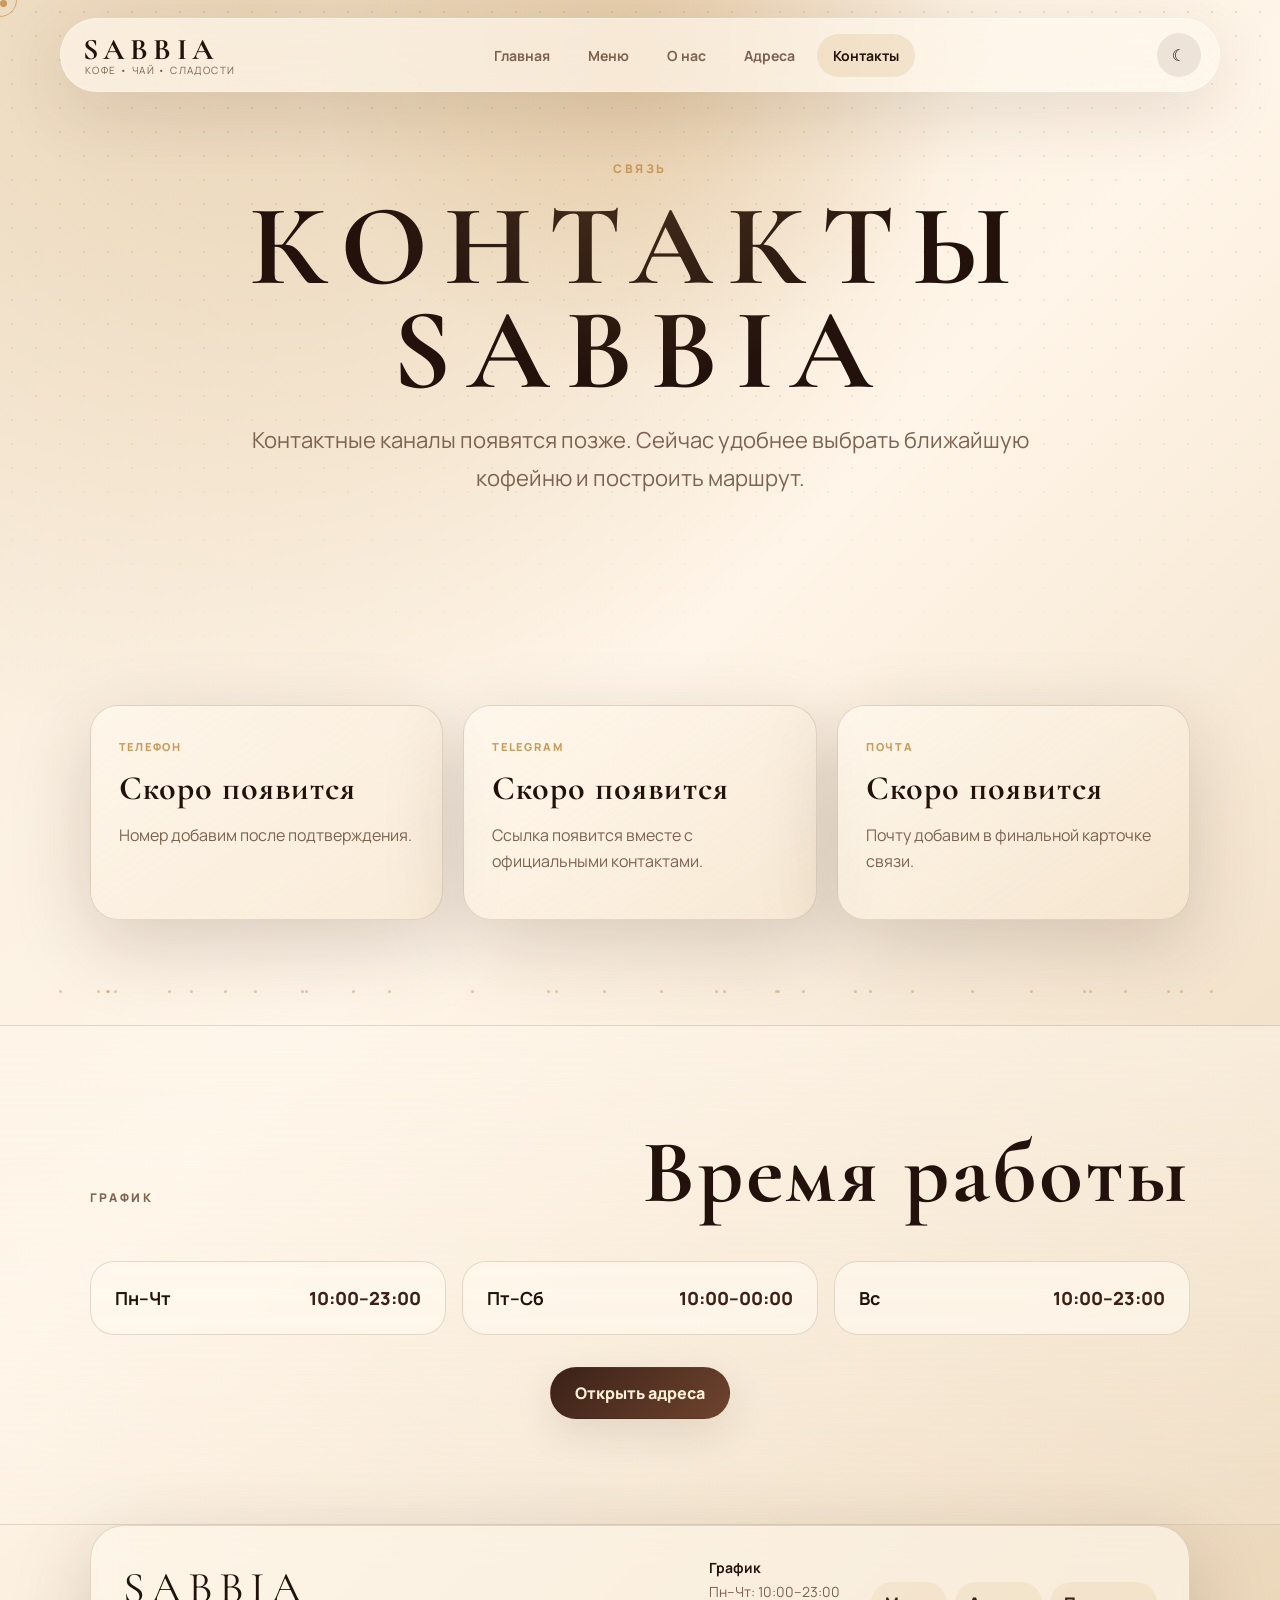
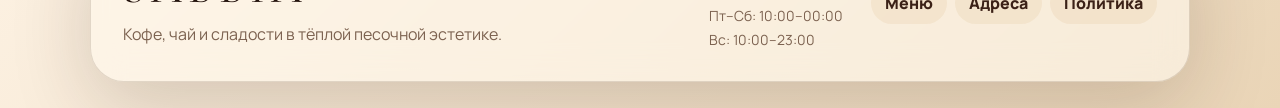
==== contacts.html @ 1bac94e6 "Add files via upload" ====
<!doctype html><html lang="ru"><head><title>Контакты SABBIA</title><meta name="description" content="Контакты и график работы кофеен SABBIA."><meta charset="utf-8">
  <meta name="viewport" content="width=device-width,initial-scale=1">
  <meta name="theme-color" content="#1f130e">
  <link rel="icon" href="assets/favicon.svg" type="image/svg+xml">
  <link rel="preconnect" href="https://fonts.googleapis.com">
  <link rel="preconnect" href="https://fonts.gstatic.com" crossorigin>
  <link href="https://fonts.googleapis.com/css2?family=Cormorant+Garamond:wght@500;600;700&family=Manrope:wght@400;500;600;700;800&display=swap" rel="stylesheet">
  <link rel="stylesheet" href="assets/style.css"></head>
<body data-page="contacts">
<div class="loader" aria-hidden="true"><div class="loader-mark">SABBIA</div><div class="loader-bar"><span></span></div></div>
<div class="sand-layer" aria-hidden="true"></div>
<div class="cursor-dot" aria-hidden="true"></div><div class="cursor-ring" aria-hidden="true"></div>
<header class="topbar" data-topbar>
  <a class="brand" href="index.html" aria-label="SABBIA на главную"><span class="brand-word">SABBIA</span><small>кофе • чай • сладости</small></a>
  <nav class="nav" data-nav>
    <a href="index.html" data-page="home">Главная</a>
    <a href="menu.html" data-page="menu">Меню</a>
    <a href="about.html" data-page="about">О нас</a>
    <a href="locations.html" data-page="locations">Адреса</a>
    <a href="contacts.html" data-page="contacts">Контакты</a>
  </nav>
  <div class="top-actions">
    <button class="theme-toggle" type="button" aria-label="Сменить тему">☾</button>
    <button class="burger" type="button" aria-label="Открыть меню"><span></span><span></span></button>
  </div>
</header>
<main>
  <section class="page-hero compact"><p class="eyebrow reveal">связь</p><h1 class="brand-word reveal">Контакты SABBIA</h1><p class="page-lead reveal">Контактные каналы появятся позже. Сейчас удобнее выбрать ближайшую кофейню и построить маршрут.</p></section>
  <section class="section contact-grid">
    <article class="contact-card reveal"><span>телефон</span><h3>Скоро появится</h3><p>Номер добавим после подтверждения.</p></article>
    <article class="contact-card reveal delay-1"><span>telegram</span><h3>Скоро появится</h3><p>Ссылка появится вместе с официальными контактами.</p></article>
    <article class="contact-card reveal delay-2"><span>почта</span><h3>Скоро появится</h3><p>Почту добавим в финальной карточке связи.</p></article>
  </section>
  <section class="section soft schedule-section"><div class="section-head reveal"><p class="eyebrow">график</p><h2>Время работы</h2></div><div class="schedule reveal"><div><b>Пн–Чт</b><span>10:00–23:00</span></div><div><b>Пт–Сб</b><span>10:00–00:00</span></div><div><b>Вс</b><span>10:00–23:00</span></div></div><div class="center reveal"><a class="btn primary" href="locations.html">Открыть адреса</a></div></section>
</main>
<footer class="footer reveal">
  <div>
    <a class="footer-brand brand-word" href="index.html">SABBIA</a>
    <p>Кофе, чай и сладости в тёплой песочной эстетике.</p>
  </div>
  <div class="footer-time"><b>График</b><span>Пн–Чт: 10:00–23:00</span><span>Пт–Сб: 10:00–00:00</span><span>Вс: 10:00–23:00</span></div>
  <div class="footer-links"><a href="menu.html">Меню</a><a href="locations.html">Адреса</a><a href="policy.html">Политика</a></div>
</footer>
<div class="lightbox" data-lightbox><button aria-label="Закрыть">×</button><img alt=""></div>
<script src="assets/script.js"></script>
</body></html>
---- assets/style.css ----
:root{
  --bg:#f6ead8; --bg2:#ead5b7; --paper:#fff8ed; --paper2:#f4e3ca;
  --ink:#23120c; --muted:#7c6250; --line:rgba(72,41,25,.15);
  --brown:#3b2117; --brown2:#6f442f; --gold:#c99a5a; --gold2:#e7c285;
  --shadow:0 24px 80px rgba(49,29,16,.18); --radius:28px;
  --brand:'Cormorant Garamond', Georgia, serif; --body:'Manrope',system-ui,-apple-system,Segoe UI,sans-serif;
}
[data-theme="dark"]{--bg:#120b08;--bg2:#25150f;--paper:#1d110d;--paper2:#28170f;--ink:#fff1dd;--muted:#c2a990;--line:rgba(255,231,203,.14);--brown:#f1d5ae;--brown2:#d2a46b;--gold:#e0b36e;--gold2:#fff0bf;--shadow:0 24px 90px rgba(0,0,0,.45)}
*{box-sizing:border-box}html{scroll-behavior:smooth}body{margin:0;font-family:var(--body);background:radial-gradient(circle at 20% 0%,var(--bg2),transparent 38%),linear-gradient(135deg,var(--bg),#fff5e8 45%,var(--bg2));color:var(--ink);overflow-x:hidden;transition:background .45s,color .45s}body:before{content:"";position:fixed;inset:0;pointer-events:none;z-index:-1;background-image:radial-gradient(rgba(87,50,29,.13) 1px, transparent 1px);background-size:24px 24px;mask-image:linear-gradient(#000,transparent 84%)}a{color:inherit;text-decoration:none}img{max-width:100%;display:block}button{font:inherit;color:inherit}.brand-word{font-family:var(--brand);letter-spacing:.14em;text-transform:uppercase}.loader{position:fixed;inset:0;z-index:9999;display:grid;place-items:center;background:var(--ink);color:var(--paper);transition:opacity .75s ease,visibility .75s}.loaded .loader{opacity:0;visibility:hidden}.loader-mark{font-family:var(--brand);font-size:clamp(44px,9vw,96px);letter-spacing:.18em}.loader-bar{position:absolute;bottom:22%;width:min(320px,70vw);height:2px;background:rgba(255,255,255,.18);overflow:hidden}.loader-bar span{display:block;height:100%;width:45%;background:linear-gradient(90deg,transparent,var(--gold2),transparent);animation:loadline 1.25s infinite}@keyframes loadline{from{transform:translateX(-110%)}to{transform:translateX(260%)}}
.cursor-dot,.cursor-ring{position:fixed;top:0;left:0;pointer-events:none;z-index:9998;border-radius:50%;display:none}.cursor-dot{width:7px;height:7px;background:var(--gold)}.cursor-ring{width:34px;height:34px;border:1px solid rgba(201,154,90,.75);transition:width .2s,height .2s,opacity .2s}.cursor-ring.hover{width:52px;height:52px;opacity:.45}@media(pointer:fine){.cursor-dot,.cursor-ring{display:block}}
.topbar{position:fixed;top:18px;left:50%;transform:translateX(-50%);width:min(1160px,calc(100% - 28px));height:74px;z-index:1000;display:flex;align-items:center;justify-content:space-between;padding:0 18px 0 22px;border:1px solid rgba(255,255,255,.35);background:rgba(255,248,237,.66);backdrop-filter:blur(22px);box-shadow:0 20px 70px rgba(54,32,20,.12);border-radius:999px;transition:.35s ease}.topbar.scrolled{height:62px;background:rgba(255,248,237,.82);box-shadow:0 16px 54px rgba(54,32,20,.16)}[data-theme="dark"] .topbar{background:rgba(24,14,10,.72);border-color:rgba(255,226,184,.18)}.brand{display:flex;flex-direction:column;line-height:1}.brand span{font-size:30px;font-family:var(--brand);letter-spacing:.18em;font-weight:700}.brand small{font-size:10px;letter-spacing:.14em;text-transform:uppercase;color:var(--muted);margin-left:2px}.nav{display:flex;gap:6px;align-items:center}.nav a{padding:12px 16px;border-radius:999px;color:var(--muted);font-size:14px;font-weight:700;transition:.25s}.nav a:hover,.nav a.active{background:rgba(201,154,90,.18);color:var(--ink)}.top-actions{display:flex;align-items:center;gap:8px}.theme-toggle,.burger{border:0;border-radius:999px;background:rgba(59,33,23,.09);width:44px;height:44px;display:grid;place-items:center;cursor:pointer;transition:.25s}.theme-toggle:hover,.burger:hover{transform:translateY(-2px);background:rgba(201,154,90,.24)}.burger{display:none;position:relative}.burger span{width:18px;height:2px;background:currentColor;display:block;position:absolute;transition:.25s}.burger span:first-child{transform:translateY(-5px)}.burger span:last-child{transform:translateY(5px)}.burger.open span:first-child{transform:rotate(45deg)}.burger.open span:last-child{transform:rotate(-45deg)}
.hero{position:relative;min-height:100vh;padding:150px min(7vw,96px) 72px;display:grid;grid-template-columns:1.03fr .82fr;align-items:center;gap:54px;overflow:hidden}.hero-bg,.hero-overlay{position:absolute;inset:0;z-index:-2}.hero-bg img{width:100%;height:100%;object-fit:cover;filter:saturate(.8) contrast(1.03);transform:scale(1.08);animation:kenburns 18s ease-in-out infinite alternate}.hero-overlay{z-index:-1;background:linear-gradient(90deg,rgba(35,18,12,.78),rgba(35,18,12,.35),rgba(246,234,216,.2)),radial-gradient(circle at 75% 45%,rgba(245,211,160,.45),transparent 38%)}@keyframes kenburns{to{transform:scale(1.18) translate3d(-2%,1%,0)}}.hero-content{max-width:760px;color:#fff1dd}.eyebrow{text-transform:uppercase;letter-spacing:.22em;font-size:12px;font-weight:800;color:var(--gold);margin:0 0 18px}.hero-title{font-size:clamp(72px,13vw,186px);line-height:.82;margin:0 0 24px;text-shadow:0 22px 70px rgba(0,0,0,.3)}.hero-lead,.page-lead,.lead{font-size:clamp(17px,2vw,22px);line-height:1.72;color:rgba(255,241,221,.87);margin:0 0 32px}.actions{display:flex;gap:14px;flex-wrap:wrap}.btn{position:relative;overflow:hidden;display:inline-flex;align-items:center;justify-content:center;min-height:52px;padding:0 24px;border:1px solid var(--line);border-radius:999px;background:rgba(255,248,237,.72);color:var(--ink);font-weight:800;box-shadow:0 14px 40px rgba(58,33,20,.11);transition:transform .25s,box-shadow .25s,background .25s}.btn:hover{transform:translateY(-3px);box-shadow:0 24px 70px rgba(58,33,20,.18)}.btn:active{transform:translateY(0) scale(.98)}.btn.primary{background:linear-gradient(135deg,var(--brown),var(--brown2));color:#fff0d7;border-color:transparent}.btn.ghost{background:rgba(255,248,237,.18);color:#fff1dd;border-color:rgba(255,241,221,.35);backdrop-filter:blur(10px)}.ripple{position:absolute;border-radius:50%;transform:scale(0);animation:ripple .55s ease-out;background:rgba(255,255,255,.45);pointer-events:none}@keyframes ripple{to{transform:scale(6);opacity:0}}
.hero-cup{position:relative;align-self:end}.hero-cup img{width:min(440px,80vw);height:620px;object-fit:cover;border-radius:42px;box-shadow:0 34px 110px rgba(0,0,0,.35);transform:rotate(1.5deg)}.steam{position:absolute;left:44%;top:-18px;width:28px;height:120px;border-radius:50%;border-left:2px solid rgba(255,241,221,.45);filter:blur(.4px);animation:steam 3.2s infinite ease-in-out;z-index:3}.steam.s2{left:54%;animation-delay:.8s;height:98px}.steam.s3{left:38%;animation-delay:1.4s;height:82px}@keyframes steam{0%{opacity:0;transform:translateY(50px) scale(.7) rotate(4deg)}35%{opacity:.9}100%{opacity:0;transform:translateY(-60px) scale(1.3) rotate(-10deg)}}.scroll-hint{position:absolute;bottom:32px;left:50%;transform:translateX(-50%);color:#fff1dd;text-transform:uppercase;letter-spacing:.25em;font-size:11px;opacity:.7}.scroll-hint:after{content:"";display:block;width:1px;height:42px;margin:12px auto 0;background:linear-gradient(transparent,#fff1dd,transparent);animation:scrollhint 1.7s infinite}@keyframes scrollhint{50%{transform:translateY(9px)}}
.section{padding:105px min(7vw,96px);position:relative}.section.soft{background:linear-gradient(180deg,rgba(255,248,237,.45),rgba(255,248,237,.18));border-block:1px solid var(--line)}.section-head{display:flex;align-items:end;justify-content:space-between;gap:28px;margin-bottom:34px}.section-head h2,.copy-block h2,.intro-card h2,.locations-strip h2,.prose h2{font-family:var(--brand);font-size:clamp(44px,7vw,92px);line-height:.94;margin:0 0 12px;letter-spacing:.03em}.section-head p,.copy-block p,.intro-card p,.locations-strip p,.prose p{color:var(--muted);line-height:1.8;max-width:760px}.intro-grid{display:grid;grid-template-columns:repeat(3,1fr);gap:20px}.intro-card,.menu-card,.contact-card,.place-card,.prose{padding:28px;border:1px solid var(--line);border-radius:var(--radius);background:linear-gradient(145deg,rgba(255,248,237,.72),rgba(244,227,202,.52));box-shadow:var(--shadow);transition:.35s}.intro-card:hover,.menu-card:hover,.contact-card:hover,.place-card:hover{transform:translateY(-8px);border-color:rgba(201,154,90,.5)}.intro-card span,.menu-card span,.contact-card span{font-weight:900;color:var(--gold);letter-spacing:.16em;text-transform:uppercase;font-size:11px}.intro-card h2{font-size:36px}.split{display:grid;grid-template-columns:.9fr 1fr;gap:min(7vw,82px);align-items:center}.photo-frame{position:relative;border-radius:38px;overflow:hidden;box-shadow:var(--shadow);min-height:520px;background:var(--paper2)}.photo-frame img{width:100%;height:100%;min-height:520px;object-fit:cover;transition:transform .7s}.photo-frame:hover img{transform:scale(1.05)}.photo-frame:after{content:"";position:absolute;inset:16px;border:1px solid rgba(255,248,237,.4);border-radius:28px;pointer-events:none}.copy-block p{font-size:18px}.cards{display:grid;grid-template-columns:repeat(3,1fr);gap:20px}.menu-card h3,.contact-card h3{font-family:var(--brand);font-size:34px;line-height:1;margin:16px 0 10px;letter-spacing:.03em}.menu-card p,.contact-card p{color:var(--muted);line-height:1.65}.menu-card b{font-size:22px;color:var(--brown)}.center{text-align:center;margin-top:32px}.gallery-grid{display:grid;grid-template-columns:1fr 1fr 1fr;grid-auto-rows:290px;gap:20px}.gallery-item{border:0;padding:0;border-radius:32px;overflow:hidden;background:var(--paper2);box-shadow:var(--shadow);cursor:pointer;position:relative}.gallery-item img{width:100%;height:100%;object-fit:cover;transition:transform .65s,filter .65s}.gallery-item:hover img{transform:scale(1.08);filter:saturate(1.05) contrast(1.05)}.gallery-item.tall{grid-row:span 2}.locations-strip{display:flex;align-items:center;justify-content:space-between;gap:24px;margin:min(7vw,96px);border-radius:42px;background:linear-gradient(135deg,var(--brown),#120905);color:#fff1dd;box-shadow:var(--shadow)}.locations-strip p{color:rgba(255,241,221,.75)}
.page-hero{min-height:52vh;padding:160px min(7vw,96px) 70px;display:grid;place-items:center;text-align:center;position:relative;overflow:hidden}.page-hero:before{content:"";position:absolute;inset:0;background:radial-gradient(circle at 50% 10%,rgba(201,154,90,.32),transparent 38%);pointer-events:none}.page-hero h1{font-size:clamp(54px,9vw,128px);line-height:.9;margin:0 0 20px}.page-hero .page-lead{color:var(--muted);max-width:820px}.about-hero{background:linear-gradient(rgba(35,18,12,.55),rgba(35,18,12,.45)),url('images/turkish-coffee.jpg') center/cover;color:#fff1dd}.about-hero .page-lead{color:rgba(255,241,221,.88)}
.filters{display:flex;gap:10px;flex-wrap:wrap;margin-bottom:28px;position:sticky;top:102px;z-index:20;padding:10px;border-radius:999px;background:rgba(255,248,237,.66);backdrop-filter:blur(18px);border:1px solid var(--line)}.filters button{border:0;border-radius:999px;padding:12px 18px;background:transparent;color:var(--muted);font-weight:900;cursor:pointer;transition:.25s}.filters button:hover,.filters button.active{background:linear-gradient(135deg,var(--brown),var(--brown2));color:#fff0d7}.menu-list{display:grid;grid-template-columns:repeat(3,1fr);gap:16px}.menu-list-card{display:flex;align-items:flex-start;justify-content:space-between;gap:18px;padding:22px;border:1px solid var(--line);border-radius:24px;background:rgba(255,248,237,.64);box-shadow:0 15px 48px rgba(58,33,20,.09);transition:.3s}.menu-list-card:hover{transform:translateY(-5px);border-color:rgba(201,154,90,.55)}.menu-list-card.hide{display:none}.menu-list-card span{color:var(--gold);font-size:10px;font-weight:900;letter-spacing:.16em;text-transform:uppercase}.menu-list-card h3{font-size:19px;margin:6px 0 8px}.menu-list-card p{margin:0;color:var(--muted);font-size:14px}.menu-list-card b{white-space:nowrap;color:var(--brown);font-size:18px}.menu-gallery{grid-template-columns:1fr 1fr;grid-auto-rows:auto}.menu-gallery .gallery-item img{height:auto;object-fit:contain;background:#fff}
.locations-layout{display:grid;grid-template-columns:.92fr 1.08fr;gap:26px;align-items:start}.places{display:grid;gap:16px}.place-card{display:grid;grid-template-columns:auto 1fr;gap:18px;position:relative;cursor:pointer}.place-card.active{outline:2px solid rgba(201,154,90,.55);background:linear-gradient(145deg,rgba(255,248,237,.92),rgba(231,194,133,.22))}.place-num{font-family:var(--brand);font-size:42px;color:var(--gold);line-height:1}.place-card h3{font-family:var(--brand);font-size:34px;line-height:1.05;margin:0 0 10px}.place-card p{margin:0 0 14px;color:var(--muted)}.click-badge{display:inline-flex;align-items:center;width:max-content;border:1px solid rgba(201,154,90,.38);border-radius:999px;padding:7px 11px;background:rgba(201,154,90,.13);font-size:11px;font-weight:900;letter-spacing:.12em;text-transform:uppercase;color:var(--brown)}.route-link{position:absolute;right:20px;bottom:20px;font-size:13px;font-weight:900;color:var(--brown)}.map-panel{position:sticky;top:112px;padding:16px;border-radius:34px;background:rgba(255,248,237,.68);border:1px solid var(--line);box-shadow:var(--shadow)}.map-top{display:flex;align-items:center;justify-content:space-between;gap:10px;margin-bottom:12px}.map-panel iframe{width:100%;height:590px;border:0;border-radius:24px;background:var(--paper2)}.map-note{font-size:13px;color:var(--muted);padding:12px 4px 2px}.contact-grid{display:grid;grid-template-columns:repeat(3,1fr);gap:20px}.schedule{display:grid;grid-template-columns:repeat(3,1fr);gap:16px}.schedule div{padding:24px;border-radius:24px;background:rgba(255,248,237,.72);border:1px solid var(--line);display:flex;justify-content:space-between;gap:20px;font-size:18px}.schedule span{color:var(--brown);font-weight:900}.prose{max-width:900px;margin:auto}.error-hero{grid-template-columns:1fr;min-height:78vh;background:linear-gradient(135deg,var(--brown),#100805)}
.footer{margin:0 min(7vw,96px) 26px;padding:32px;border-radius:34px;border:1px solid var(--line);background:rgba(255,248,237,.6);backdrop-filter:blur(16px);display:grid;grid-template-columns:1fr auto auto;gap:28px;align-items:center;box-shadow:var(--shadow)}.footer-brand{font-size:44px}.footer p{margin:8px 0 0;color:var(--muted)}.footer-time{display:grid;gap:5px;color:var(--muted);font-size:14px}.footer-time b{color:var(--ink)}.footer-links{display:flex;gap:8px;flex-wrap:wrap}.footer-links a{padding:10px 14px;border-radius:999px;background:rgba(201,154,90,.12);font-weight:800;color:var(--brown)}.lightbox{position:fixed;inset:0;z-index:5000;background:rgba(15,8,5,.82);display:grid;place-items:center;padding:28px;opacity:0;visibility:hidden;transition:.3s}.lightbox.open{opacity:1;visibility:visible}.lightbox img{max-width:min(1100px,92vw);max-height:86vh;border-radius:26px;box-shadow:0 25px 100px rgba(0,0,0,.45);object-fit:contain}.lightbox button{position:absolute;top:22px;right:22px;width:48px;height:48px;border-radius:999px;border:1px solid rgba(255,255,255,.25);background:rgba(255,255,255,.12);color:white;font-size:28px;cursor:pointer}.reveal{opacity:0;transform:translateY(34px);filter:blur(8px);transition:opacity .8s ease,transform .8s ease,filter .8s ease}.reveal.in-view{opacity:1;transform:none;filter:none}.delay-1{transition-delay:.12s}.delay-2{transition-delay:.24s}.page-leave{opacity:0;transform:translateY(10px);transition:opacity .28s ease,transform .28s ease}.sand-dot{position:fixed;width:3px;height:3px;background:rgba(201,154,90,.5);border-radius:50%;pointer-events:none;z-index:0;animation:floatDot var(--dur) linear infinite;left:var(--x);top:110vh}@keyframes floatDot{to{transform:translate3d(var(--dx),-125vh,0);opacity:0}}@media(max-width:980px){.nav{position:fixed;top:92px;left:14px;right:14px;display:grid;gap:8px;padding:16px;border-radius:28px;background:rgba(255,248,237,.9);backdrop-filter:blur(20px);border:1px solid var(--line);box-shadow:var(--shadow);opacity:0;visibility:hidden;transform:translateY(-10px);transition:.25s}.nav.open{opacity:1;visibility:visible;transform:none}.nav a{padding:14px 16px}.burger{display:grid}.hero{grid-template-columns:1fr;padding:132px 24px 54px}.hero-cup{display:none}.intro-grid,.cards,.contact-grid,.schedule,.locations-layout,.split,.footer{grid-template-columns:1fr}.section,.page-hero{padding-left:24px;padding-right:24px}.section-head{display:block}.gallery-grid{grid-template-columns:1fr;grid-auto-rows:260px}.gallery-item.tall{grid-row:auto}.menu-list{grid-template-columns:1fr}.locations-strip{margin:24px;display:block}.locations-strip .btn{margin-top:20px}.map-panel{position:relative;top:auto}.map-panel iframe{height:420px}.route-link{position:static;margin-top:14px;display:inline-flex}.footer{margin:24px}.filters{top:86px;border-radius:26px}.brand span{font-size:25px}.topbar{height:66px}.hero-title{font-size:78px}}@media(max-width:560px){.topbar{top:10px;width:calc(100% - 20px);padding:0 12px 0 16px}.brand small{display:none}.theme-toggle,.burger{width:40px;height:40px}.hero{padding-top:118px}.hero-lead,.page-lead{font-size:16px}.btn{width:100%;min-height:54px}.actions{width:100%}.section{padding-top:72px;padding-bottom:72px}.page-hero{min-height:46vh;padding-top:128px}.page-hero h1{font-size:48px}.section-head h2,.copy-block h2{font-size:44px}.intro-card,.menu-card,.contact-card,.place-card{padding:22px}.schedule div{display:block}.schedule span{display:block;margin-top:8px}.menu-list-card{display:block}.menu-list-card b{display:block;margin-top:14px}.footer-brand{font-size:34px}.hero-content{color:#fff1dd}}@media(prefers-reduced-motion:reduce){*,*:before,*:after{animation:none!important;transition:none!important;scroll-behavior:auto!important}.reveal{opacity:1;transform:none;filter:none}}
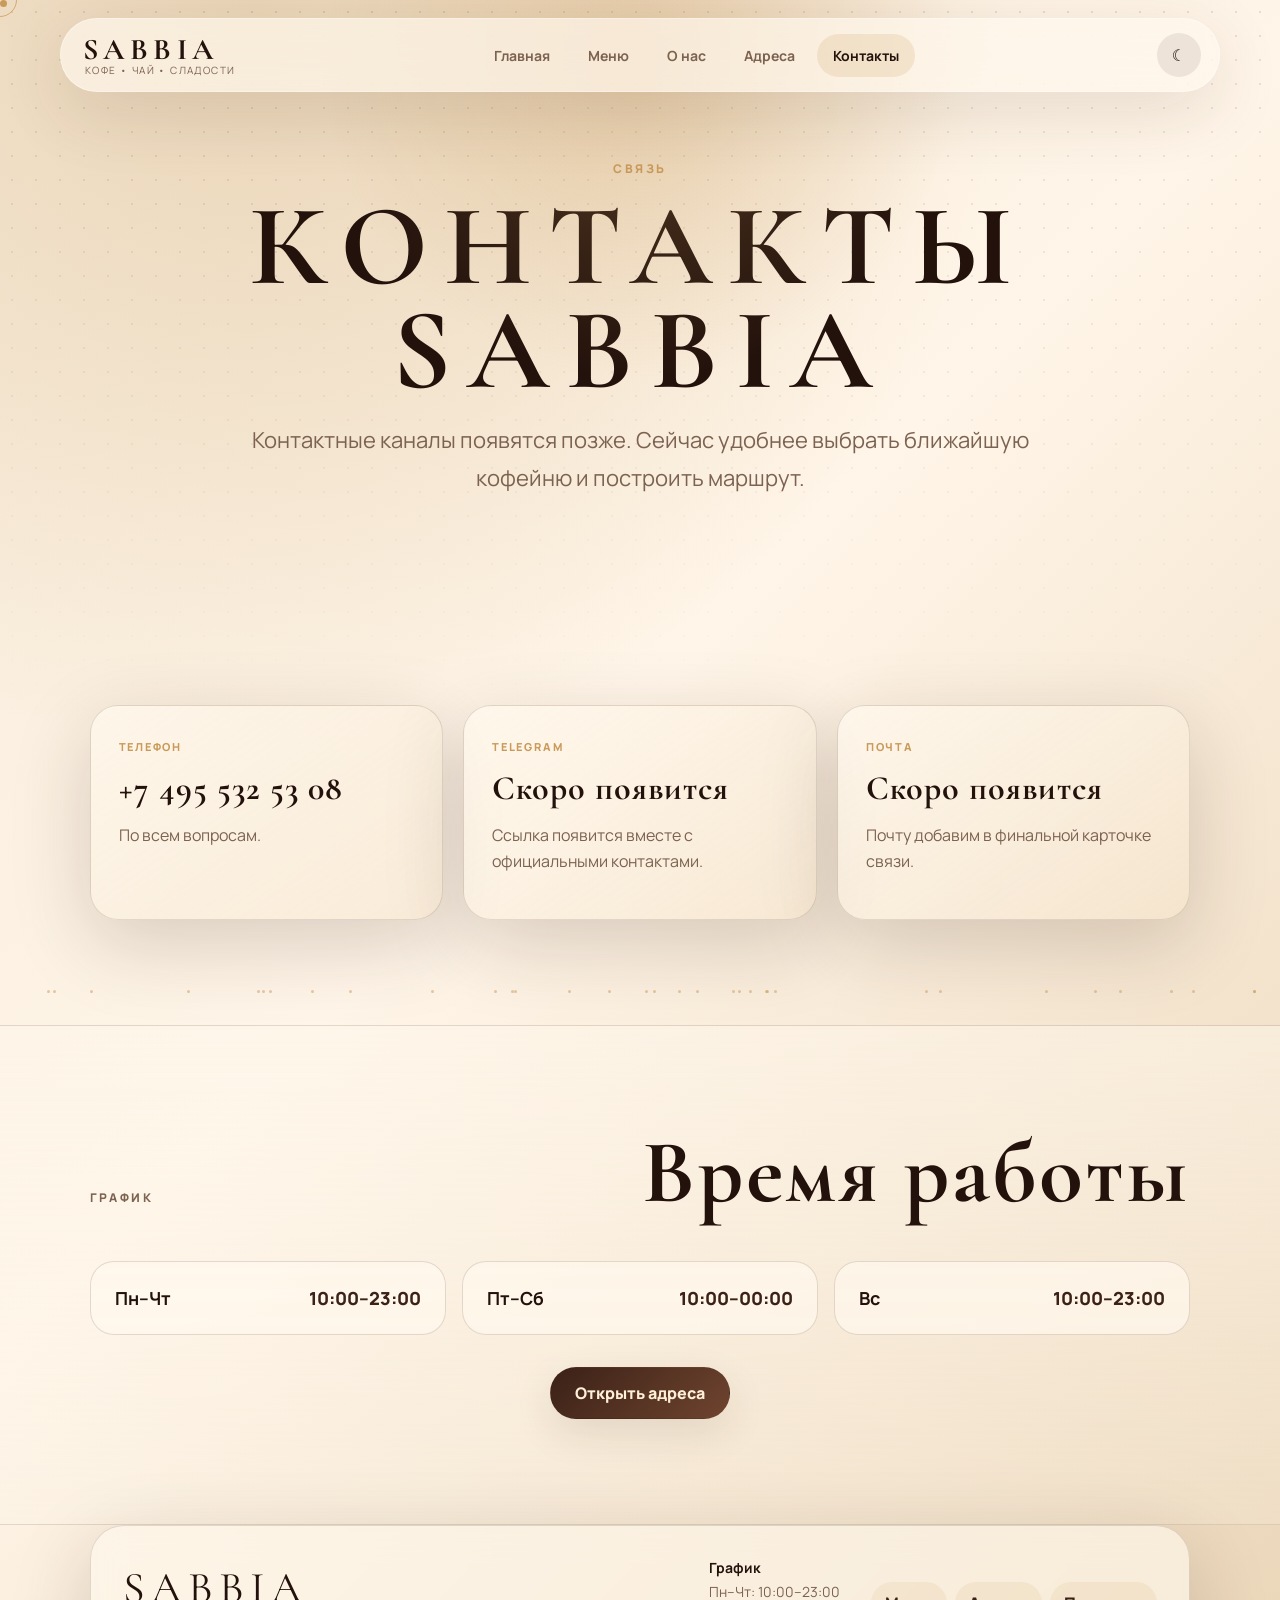
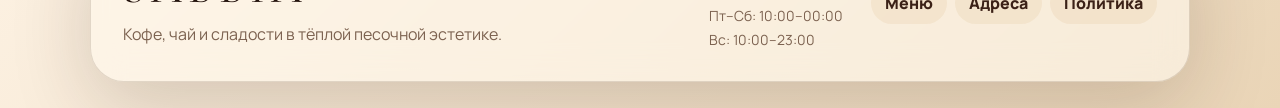
==== commit 26b09bb1: "Update contacts.html" ====
--- a/contacts.html
+++ b/contacts.html
@@ -27,7 +27,7 @@
 <main>
   <section class="page-hero compact"><p class="eyebrow reveal">связь</p><h1 class="brand-word reveal">Контакты SABBIA</h1><p class="page-lead reveal">Контактные каналы появятся позже. Сейчас удобнее выбрать ближайшую кофейню и построить маршрут.</p></section>
   <section class="section contact-grid">
-    <article class="contact-card reveal"><span>телефон</span><h3>Скоро появится</h3><p>Номер добавим после подтверждения.</p></article>
+    <article class="contact-card reveal"><span>телефон</span><h3>+7 495 532 53 08</h3><p>По всем вопросам.</p></article>
     <article class="contact-card reveal delay-1"><span>telegram</span><h3>Скоро появится</h3><p>Ссылка появится вместе с официальными контактами.</p></article>
     <article class="contact-card reveal delay-2"><span>почта</span><h3>Скоро появится</h3><p>Почту добавим в финальной карточке связи.</p></article>
   </section>
@@ -43,4 +43,4 @@
 </footer>
 <div class="lightbox" data-lightbox><button aria-label="Закрыть">×</button><img alt=""></div>
 <script src="assets/script.js"></script>
-</body></html>+</body></html>
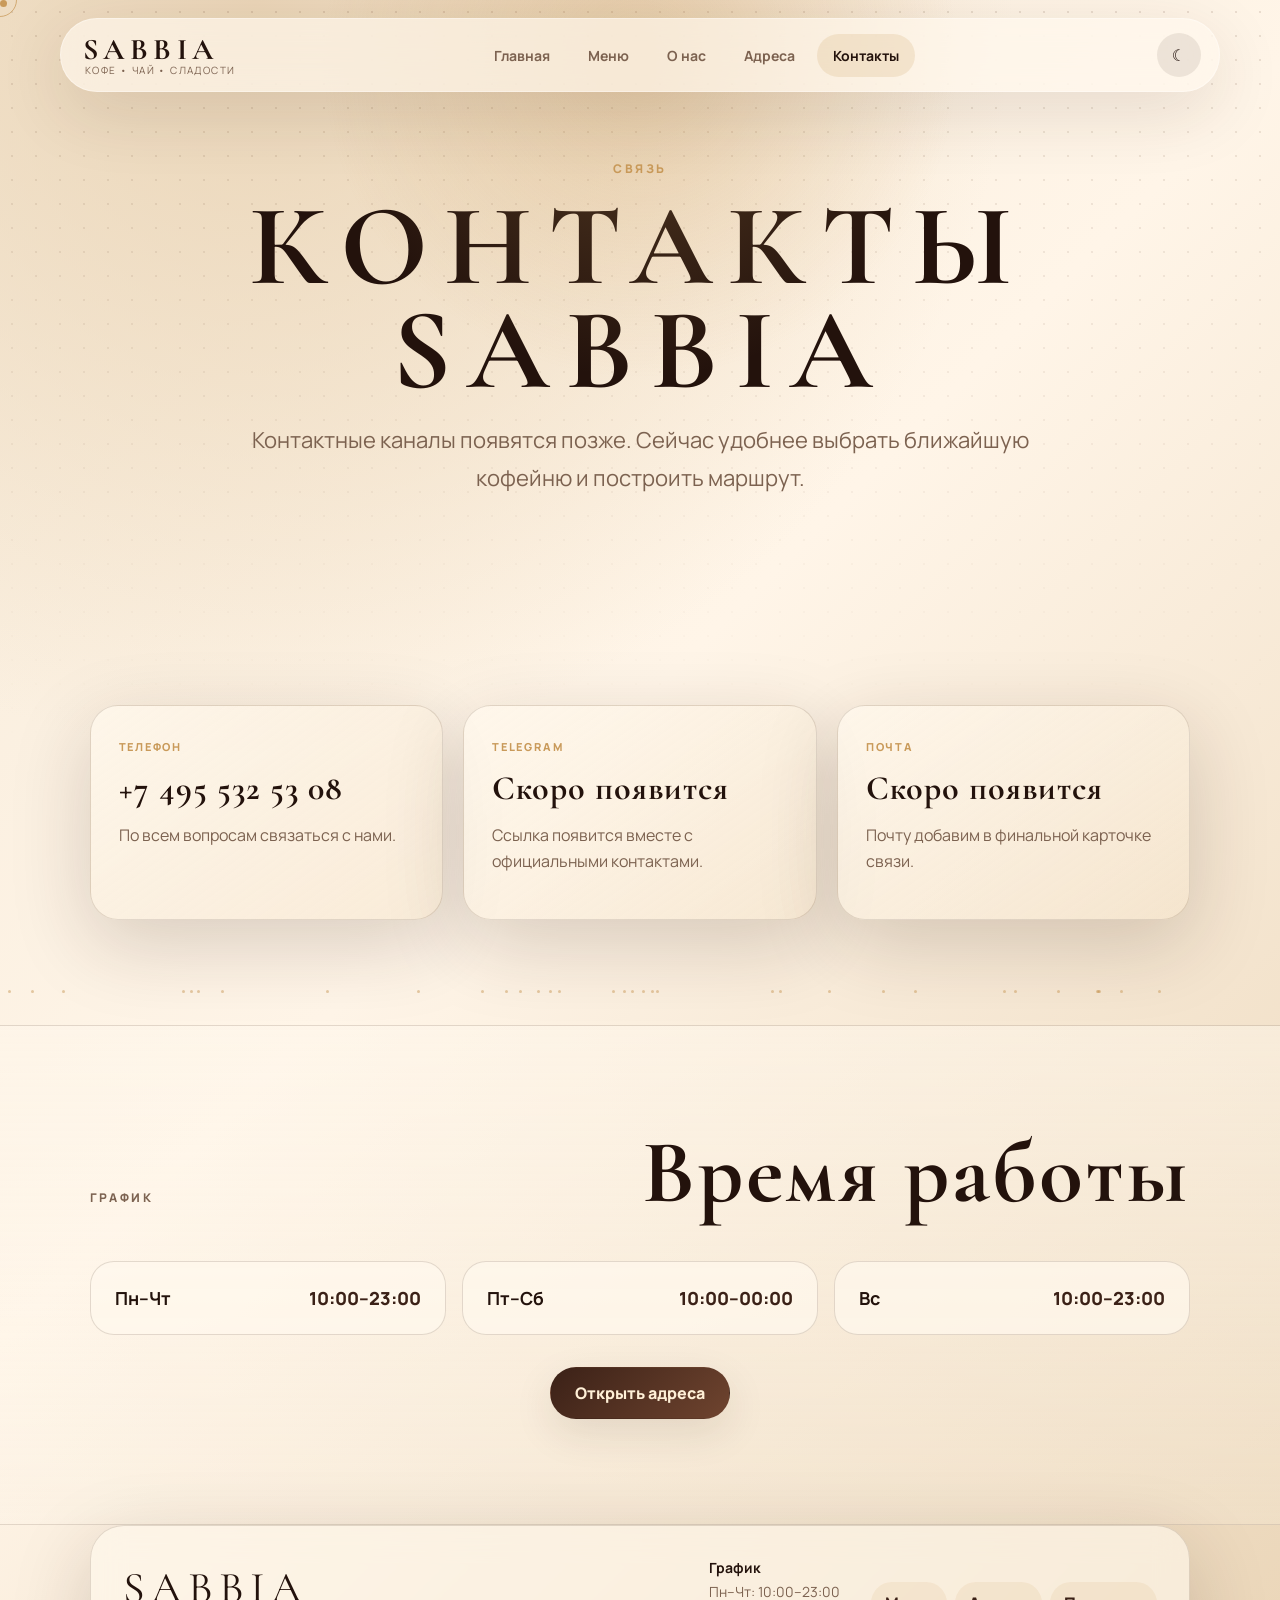
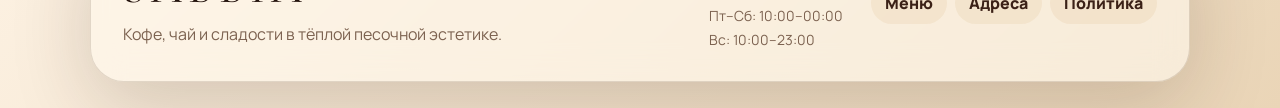
==== commit 23413687: "Update contacts.html" ====
--- a/contacts.html
+++ b/contacts.html
@@ -27,7 +27,7 @@
 <main>
   <section class="page-hero compact"><p class="eyebrow reveal">связь</p><h1 class="brand-word reveal">Контакты SABBIA</h1><p class="page-lead reveal">Контактные каналы появятся позже. Сейчас удобнее выбрать ближайшую кофейню и построить маршрут.</p></section>
   <section class="section contact-grid">
-    <article class="contact-card reveal"><span>телефон</span><h3>+7 495 532 53 08</h3><p>По всем вопросам.</p></article>
+    <article class="contact-card reveal"><span>телефон</span><h3>+7 495 532 53 08</h3><p>По всем вопросам связаться с нами.</p></article>
     <article class="contact-card reveal delay-1"><span>telegram</span><h3>Скоро появится</h3><p>Ссылка появится вместе с официальными контактами.</p></article>
     <article class="contact-card reveal delay-2"><span>почта</span><h3>Скоро появится</h3><p>Почту добавим в финальной карточке связи.</p></article>
   </section>
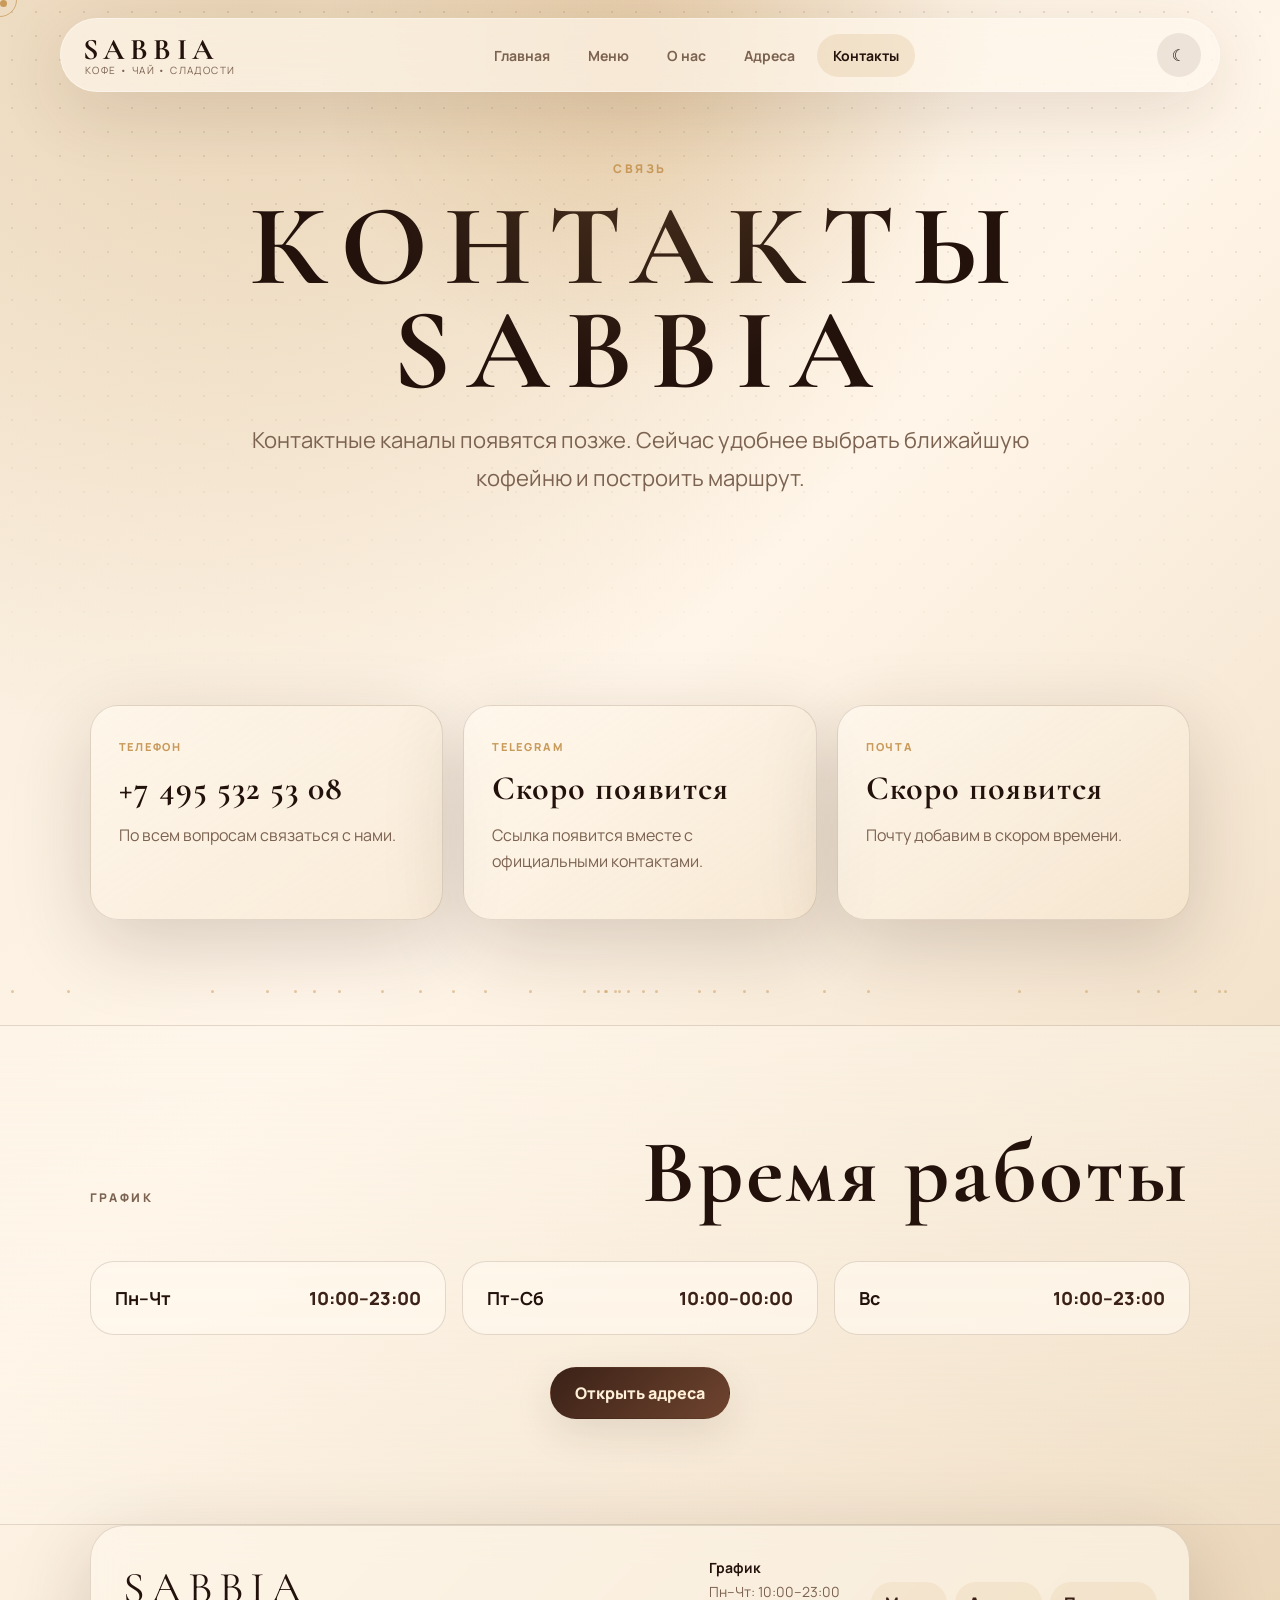
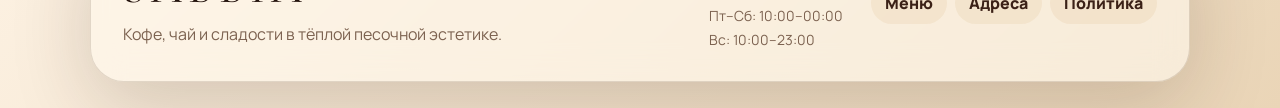
==== commit c263ec30: "Update contacts.html" ====
--- a/contacts.html
+++ b/contacts.html
@@ -29,7 +29,7 @@
   <section class="section contact-grid">
     <article class="contact-card reveal"><span>телефон</span><h3>+7 495 532 53 08</h3><p>По всем вопросам связаться с нами.</p></article>
     <article class="contact-card reveal delay-1"><span>telegram</span><h3>Скоро появится</h3><p>Ссылка появится вместе с официальными контактами.</p></article>
-    <article class="contact-card reveal delay-2"><span>почта</span><h3>Скоро появится</h3><p>Почту добавим в финальной карточке связи.</p></article>
+    <article class="contact-card reveal delay-2"><span>почта</span><h3>Скоро появится</h3><p>Почту добавим в скором времени.</p></article>
   </section>
   <section class="section soft schedule-section"><div class="section-head reveal"><p class="eyebrow">график</p><h2>Время работы</h2></div><div class="schedule reveal"><div><b>Пн–Чт</b><span>10:00–23:00</span></div><div><b>Пт–Сб</b><span>10:00–00:00</span></div><div><b>Вс</b><span>10:00–23:00</span></div></div><div class="center reveal"><a class="btn primary" href="locations.html">Открыть адреса</a></div></section>
 </main>
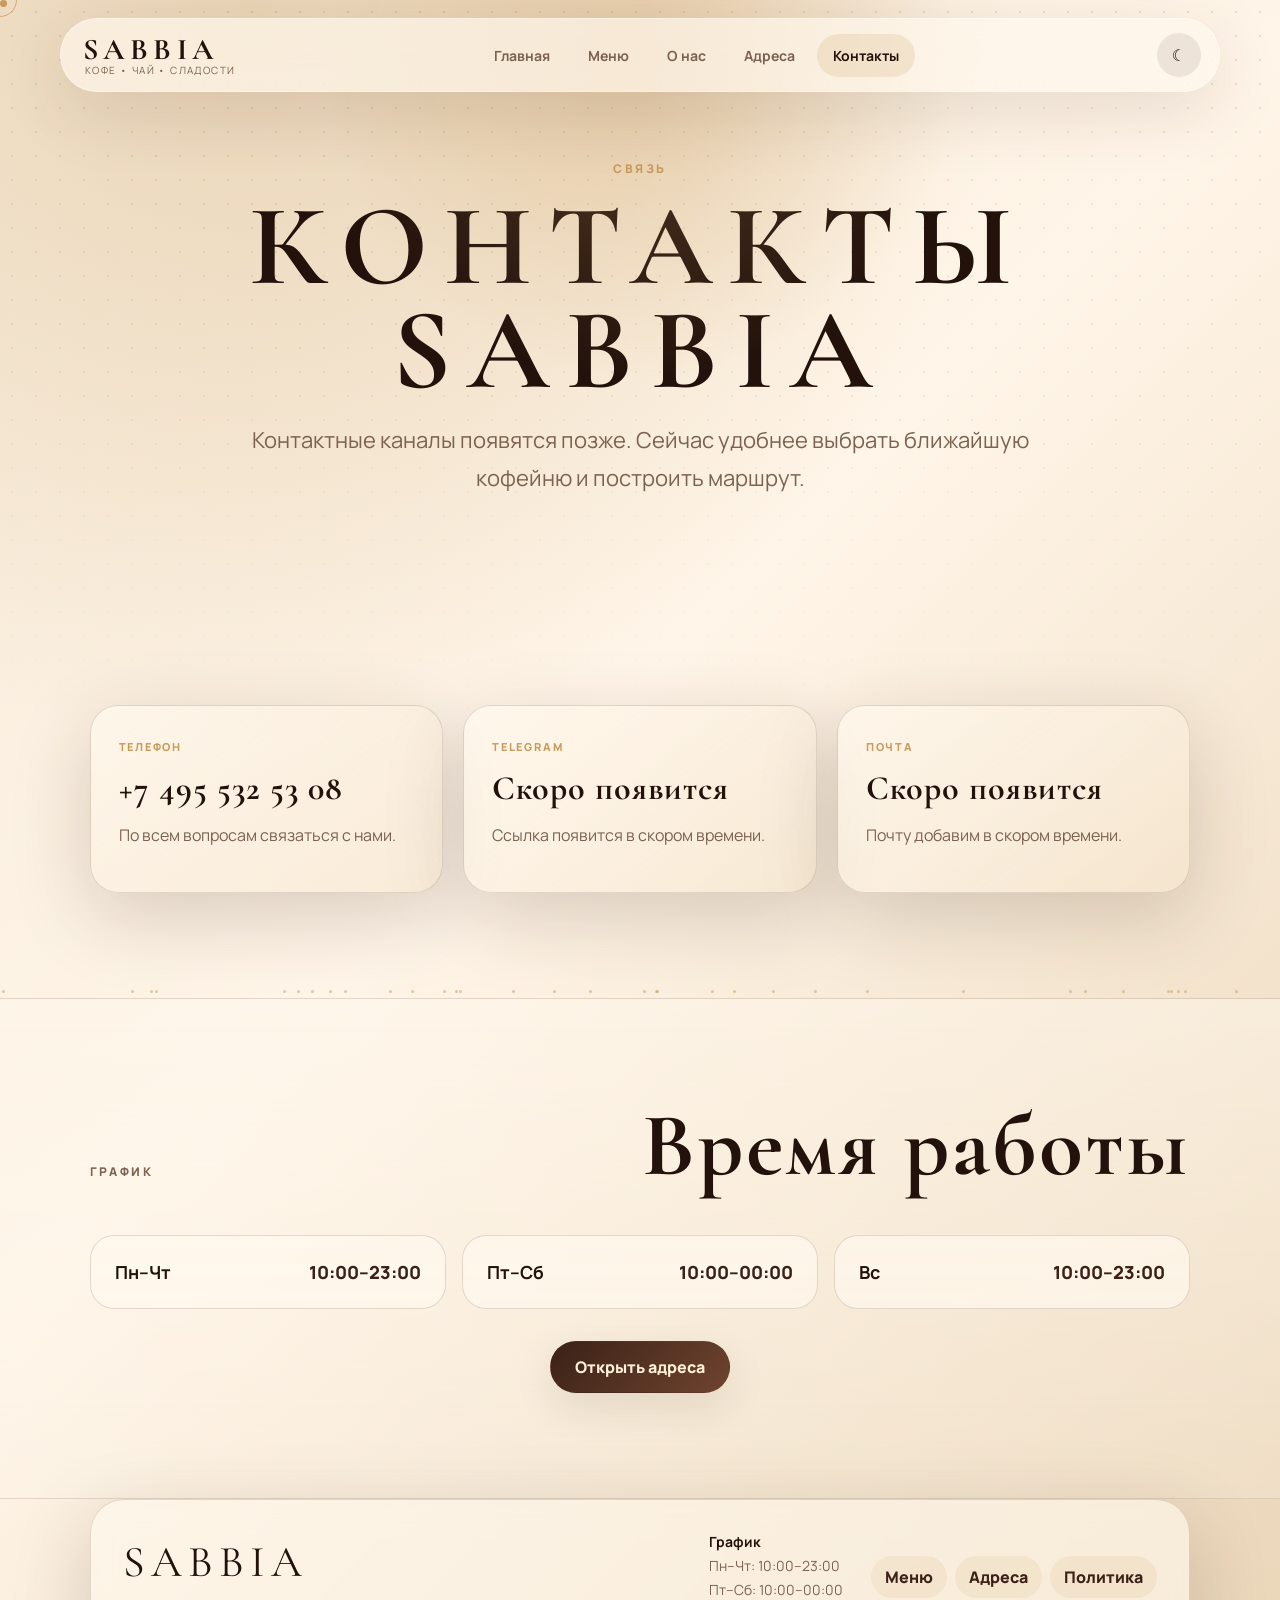
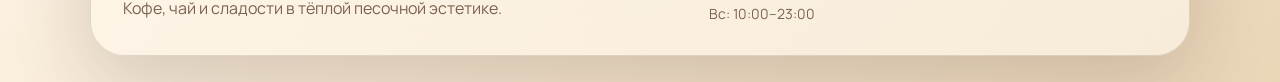
==== commit 8b48844a: "Update contacts.html" ====
--- a/contacts.html
+++ b/contacts.html
@@ -28,7 +28,7 @@
   <section class="page-hero compact"><p class="eyebrow reveal">связь</p><h1 class="brand-word reveal">Контакты SABBIA</h1><p class="page-lead reveal">Контактные каналы появятся позже. Сейчас удобнее выбрать ближайшую кофейню и построить маршрут.</p></section>
   <section class="section contact-grid">
     <article class="contact-card reveal"><span>телефон</span><h3>+7 495 532 53 08</h3><p>По всем вопросам связаться с нами.</p></article>
-    <article class="contact-card reveal delay-1"><span>telegram</span><h3>Скоро появится</h3><p>Ссылка появится вместе с официальными контактами.</p></article>
+    <article class="contact-card reveal delay-1"><span>telegram</span><h3>Скоро появится</h3><p>Ссылка появится в скором времени.</p></article>
     <article class="contact-card reveal delay-2"><span>почта</span><h3>Скоро появится</h3><p>Почту добавим в скором времени.</p></article>
   </section>
   <section class="section soft schedule-section"><div class="section-head reveal"><p class="eyebrow">график</p><h2>Время работы</h2></div><div class="schedule reveal"><div><b>Пн–Чт</b><span>10:00–23:00</span></div><div><b>Пт–Сб</b><span>10:00–00:00</span></div><div><b>Вс</b><span>10:00–23:00</span></div></div><div class="center reveal"><a class="btn primary" href="locations.html">Открыть адреса</a></div></section>
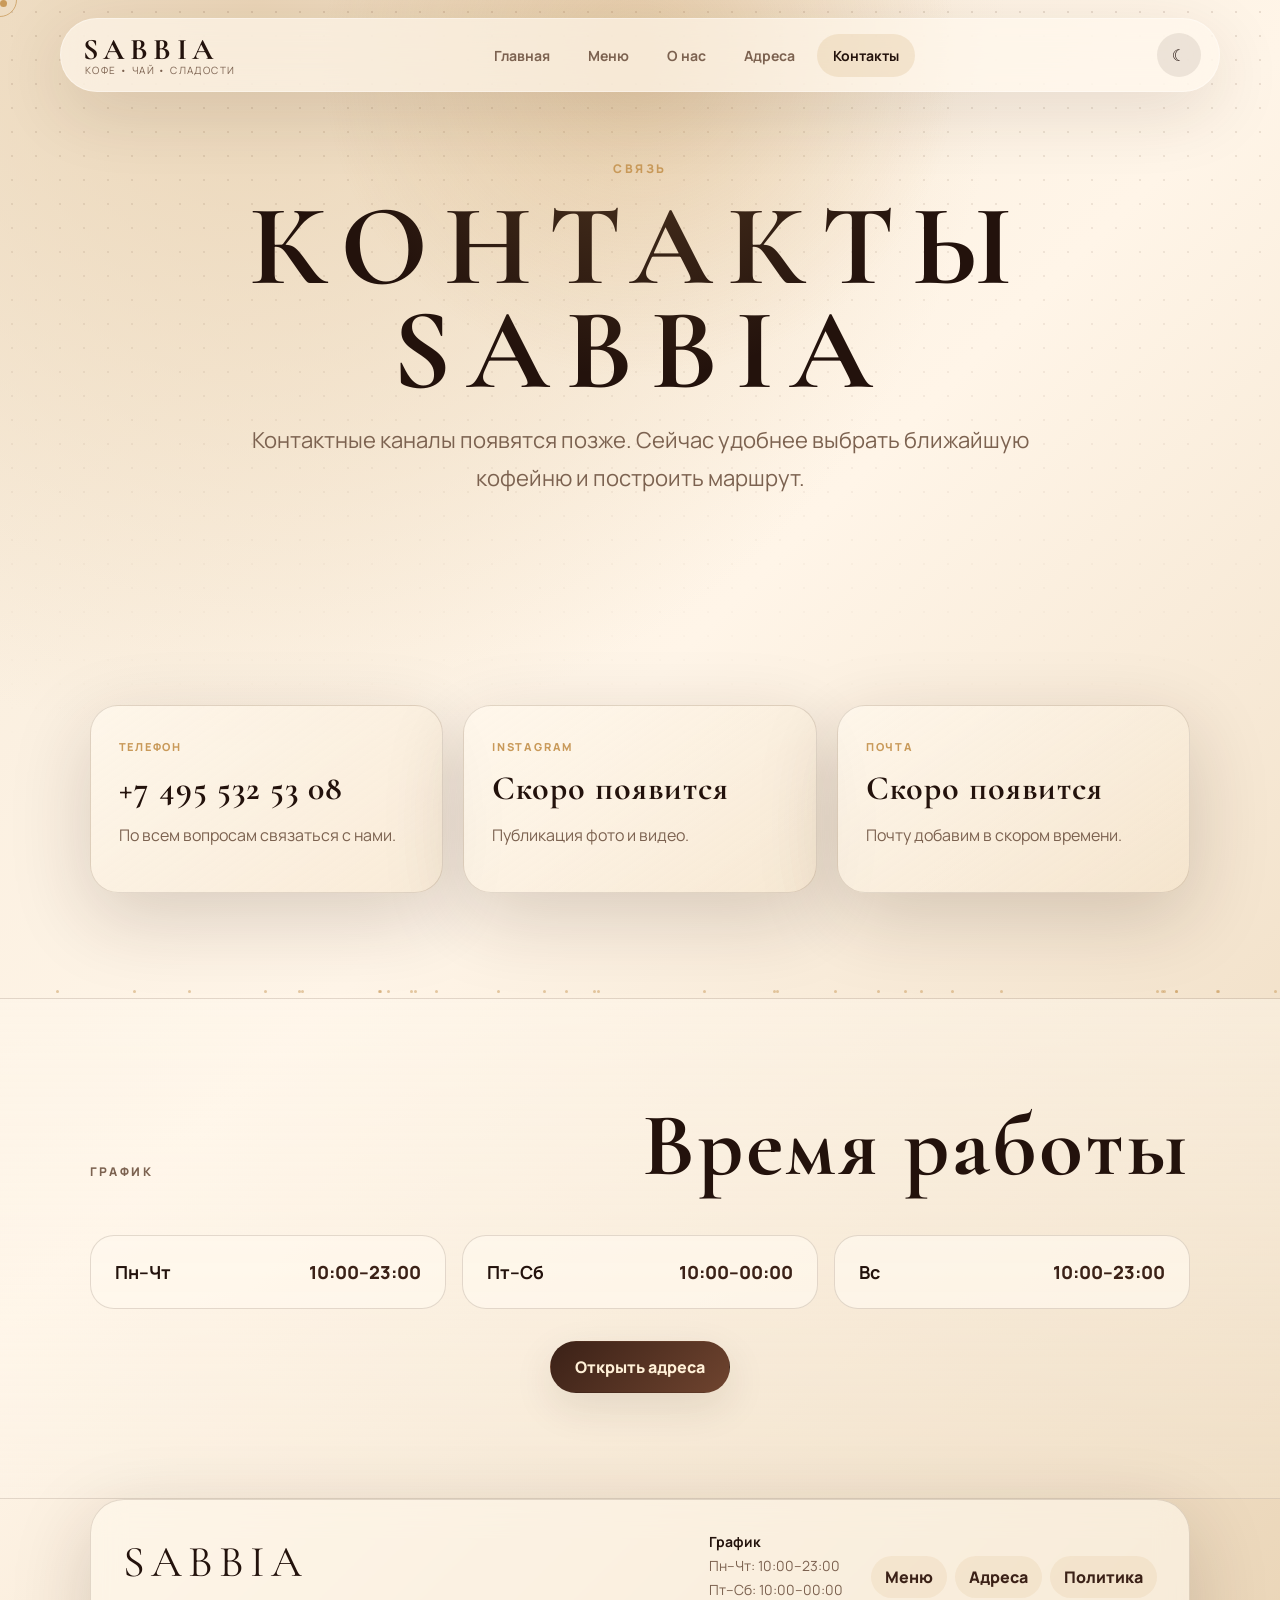
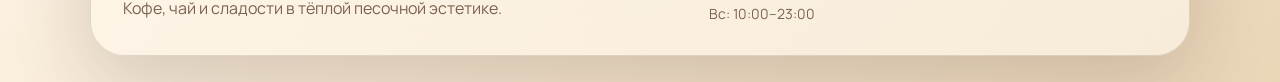
==== commit 0e9d2023: "Update contacts.html" ====
--- a/contacts.html
+++ b/contacts.html
@@ -28,7 +28,7 @@
   <section class="page-hero compact"><p class="eyebrow reveal">связь</p><h1 class="brand-word reveal">Контакты SABBIA</h1><p class="page-lead reveal">Контактные каналы появятся позже. Сейчас удобнее выбрать ближайшую кофейню и построить маршрут.</p></section>
   <section class="section contact-grid">
     <article class="contact-card reveal"><span>телефон</span><h3>+7 495 532 53 08</h3><p>По всем вопросам связаться с нами.</p></article>
-    <article class="contact-card reveal delay-1"><span>telegram</span><h3>Скоро появится</h3><p>Ссылка появится в скором времени.</p></article>
+    <article class="contact-card reveal delay-1"><span>instagram</span><h3>Скоро появится</h3><p>Публикация фото и видео.</p></article>
     <article class="contact-card reveal delay-2"><span>почта</span><h3>Скоро появится</h3><p>Почту добавим в скором времени.</p></article>
   </section>
   <section class="section soft schedule-section"><div class="section-head reveal"><p class="eyebrow">график</p><h2>Время работы</h2></div><div class="schedule reveal"><div><b>Пн–Чт</b><span>10:00–23:00</span></div><div><b>Пт–Сб</b><span>10:00–00:00</span></div><div><b>Вс</b><span>10:00–23:00</span></div></div><div class="center reveal"><a class="btn primary" href="locations.html">Открыть адреса</a></div></section>
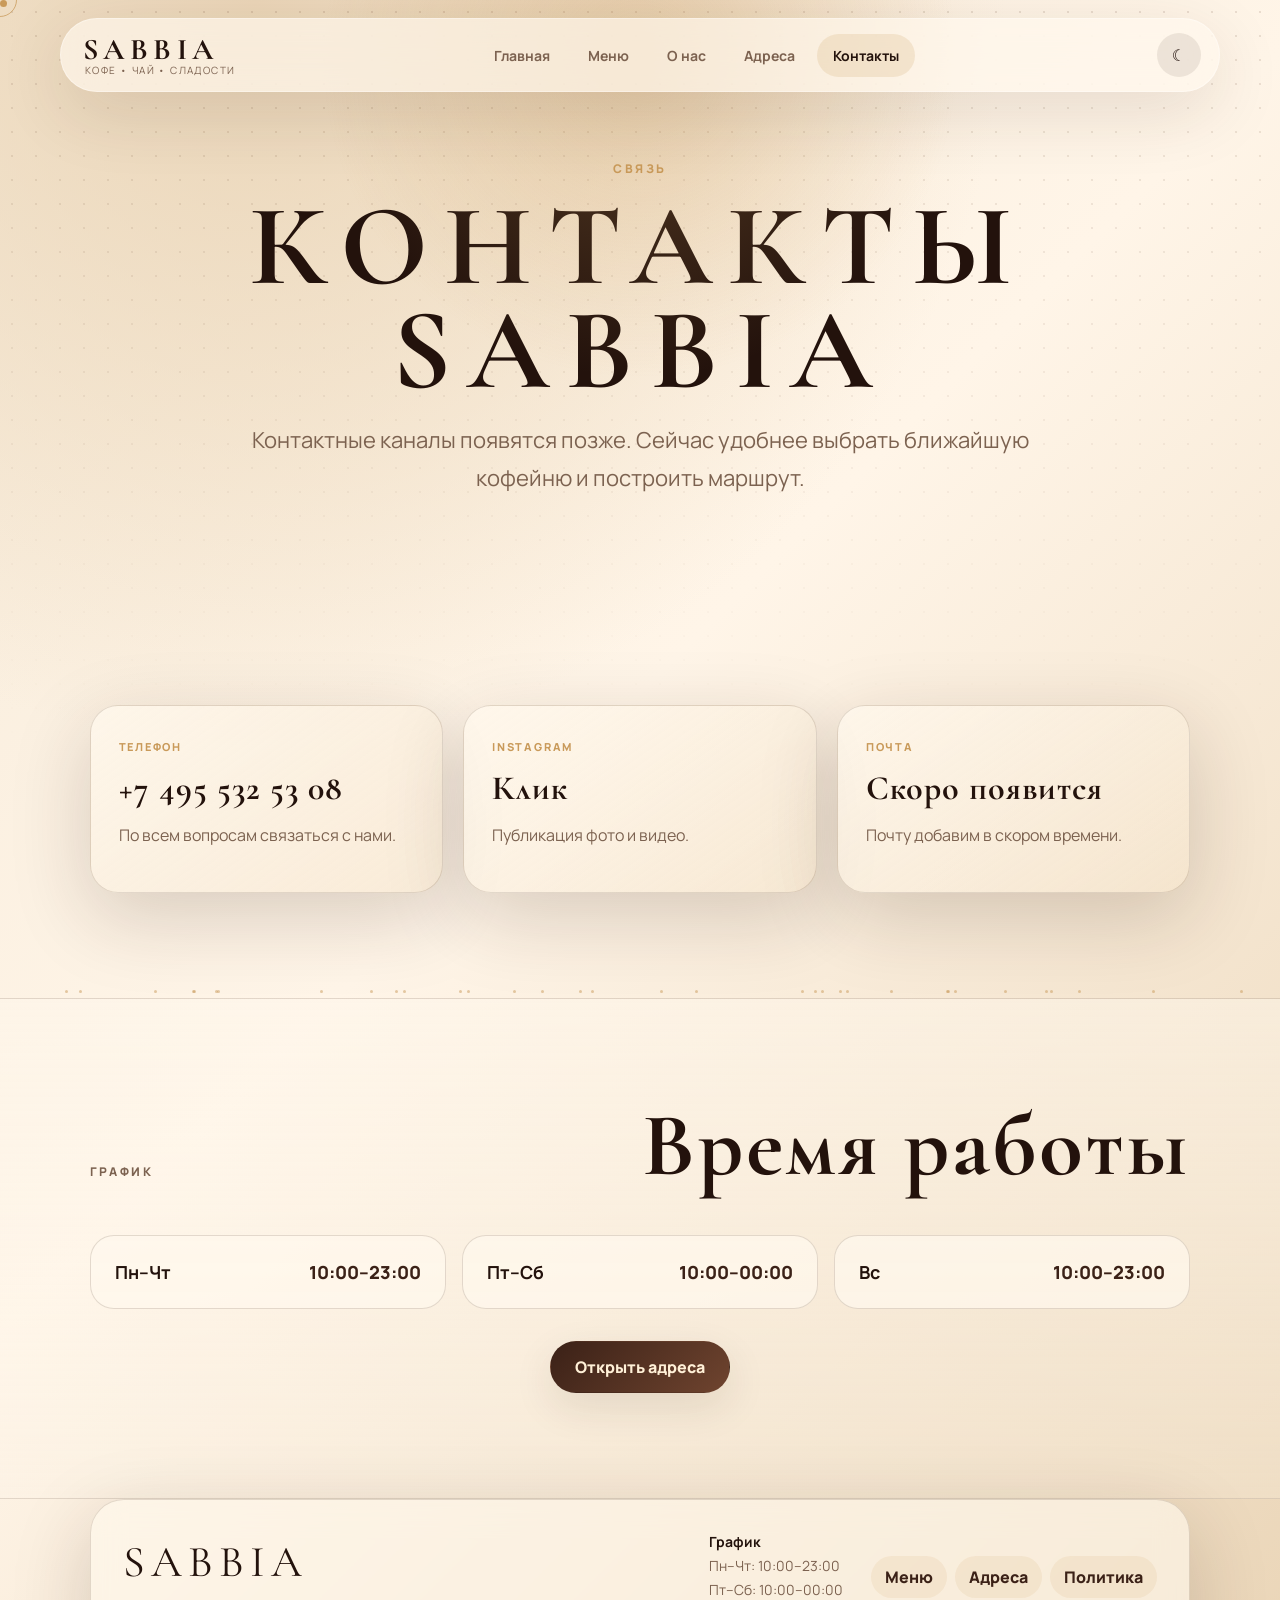
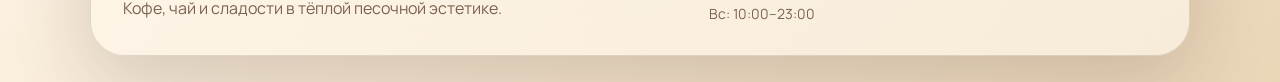
==== commit af97bc53: "Update contacts.html" ====
--- a/contacts.html
+++ b/contacts.html
@@ -28,7 +28,7 @@
   <section class="page-hero compact"><p class="eyebrow reveal">связь</p><h1 class="brand-word reveal">Контакты SABBIA</h1><p class="page-lead reveal">Контактные каналы появятся позже. Сейчас удобнее выбрать ближайшую кофейню и построить маршрут.</p></section>
   <section class="section contact-grid">
     <article class="contact-card reveal"><span>телефон</span><h3>+7 495 532 53 08</h3><p>По всем вопросам связаться с нами.</p></article>
-    <article class="contact-card reveal delay-1"><span>instagram</span><h3>Скоро появится</h3><p>Публикация фото и видео.</p></article>
+    <article class="contact-card reveal delay-1"> <span>instagram</span> <h3><a href="https://www.instagram.com/sabbia_coffee/" target="_blank">          Клик</a></h3><p>Публикация фото и видео.</p></article>
     <article class="contact-card reveal delay-2"><span>почта</span><h3>Скоро появится</h3><p>Почту добавим в скором времени.</p></article>
   </section>
   <section class="section soft schedule-section"><div class="section-head reveal"><p class="eyebrow">график</p><h2>Время работы</h2></div><div class="schedule reveal"><div><b>Пн–Чт</b><span>10:00–23:00</span></div><div><b>Пт–Сб</b><span>10:00–00:00</span></div><div><b>Вс</b><span>10:00–23:00</span></div></div><div class="center reveal"><a class="btn primary" href="locations.html">Открыть адреса</a></div></section>
